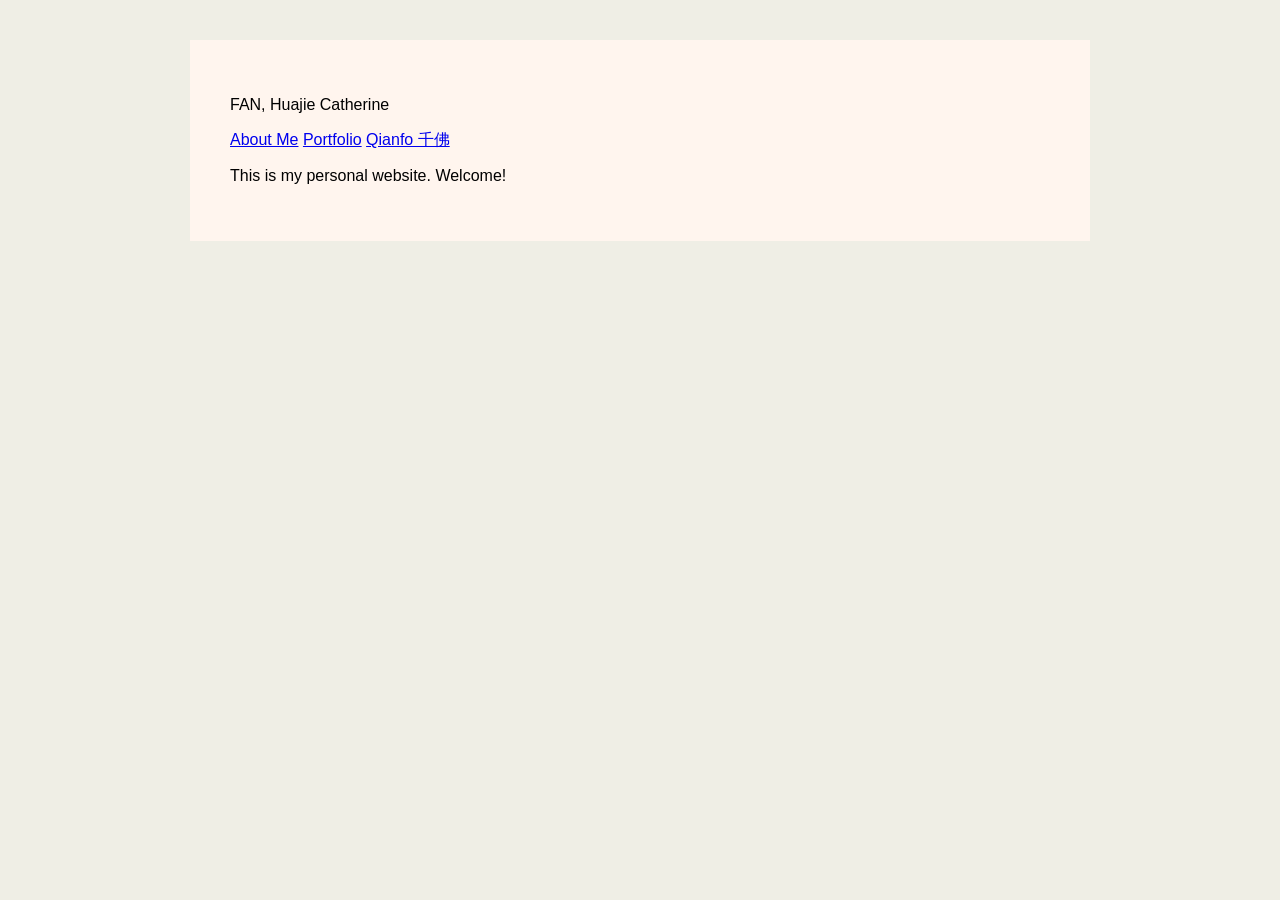
==== index.html @ cc390523 "change background color to beige." ====
<!DOCTYPE html>
<html lang="en">
<head>
    <meta charset="UTF-8">
    <meta name="viewport" content="width=device-width, initial-scale=1.0">
    <title>FHJ</title>
    <link rel="stylesheet" href="style.css">
</head>
<body>
    <header>
        <p>FAN, Huajie Catherine</p>
        <nav>
            <a href="about.html">About Me</a>
            <a href="portfolio.html">Portfolio</a>
            <a href="Qianfo.html">Qianfo 千佛</a>
        </nav>
    </header>
    <main>
        <p>This is my personal website. Welcome! </p>
    </main>
</body>
</html>
---- style.css ----
* {
    box-sizing: border-box;
    font-family: "Helvetica Neue", Helvetica, Arial, sans-serif;
}

html {
    background-color:#EFEEE5;
}

body {
    max-width: 900px;
    margin: 40px auto;
    background-color:seashell;
    padding: 40px;
}
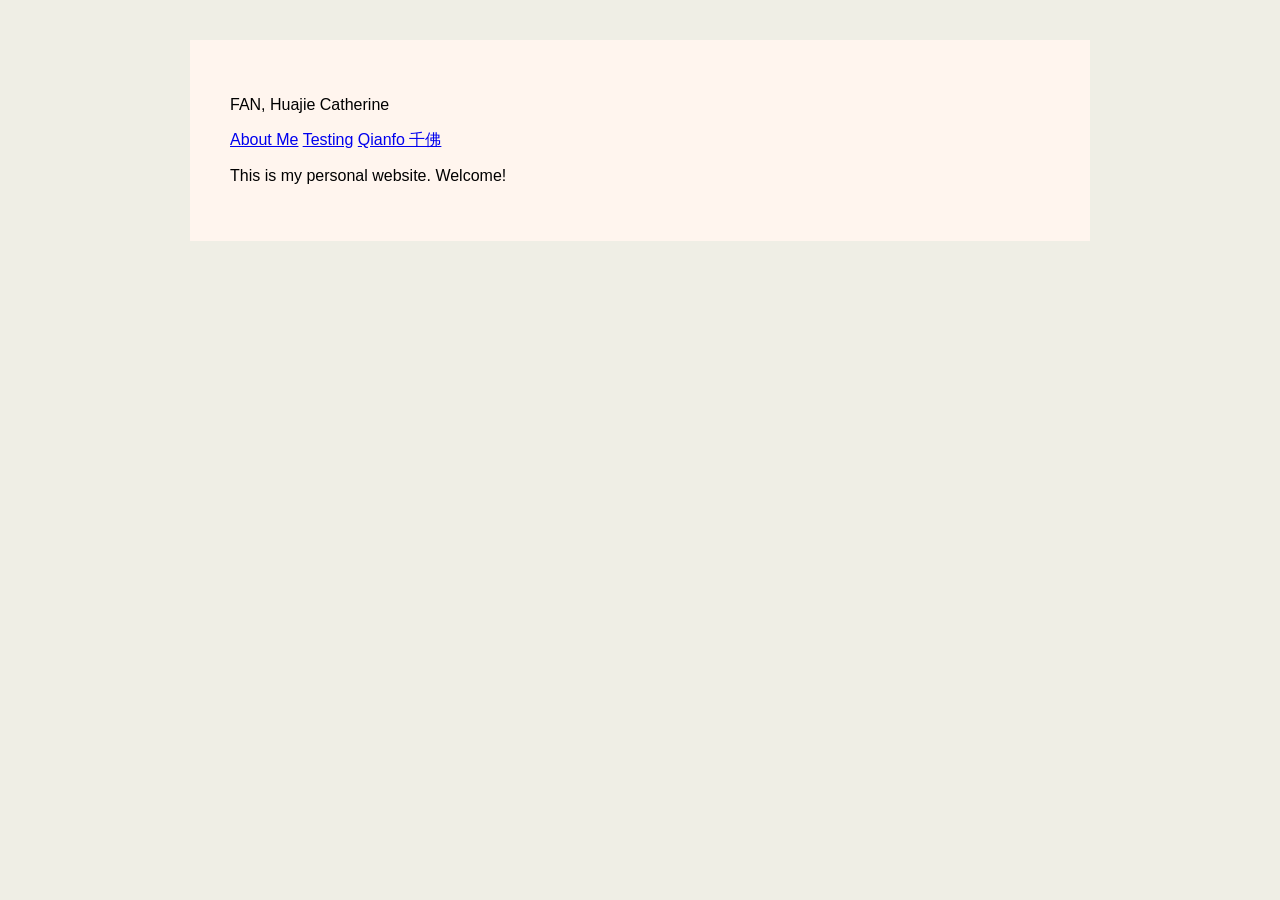
==== commit 8cc62d45: "change margin bottom" ====
--- a/index.html
+++ b/index.html
@@ -10,8 +10,8 @@
     <header>
         <p>FAN, Huajie Catherine</p>
         <nav>
-            <a href="about.html">About Me</a>
-            <a href="portfolio.html">Portfolio</a>
+            <a href="About Me.html">About Me</a>
+            <a href="Testing page.html">Testing</a>
             <a href="Qianfo.html">Qianfo 千佛</a>
         </nav>
     </header>
--- a/style.css
+++ b/style.css
@@ -12,4 +12,9 @@
     margin: 40px auto;
     background-color:seashell;
     padding: 40px;
+}
+
+div {
+    width: 100%;
+    margin-bottom: 10em;
 }
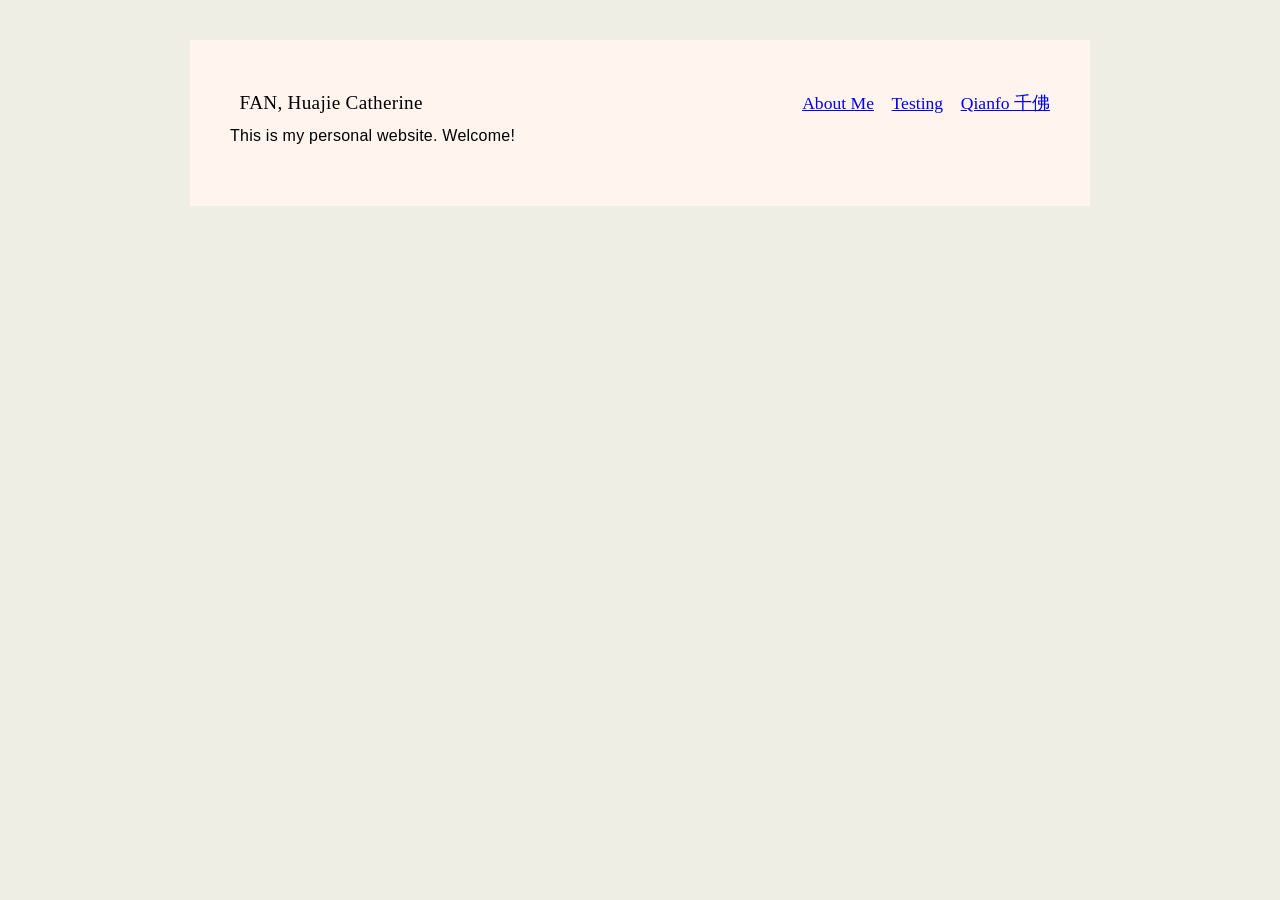
==== commit 8f27e2b8: "add About Me links and change font and spacing designs" ====
--- a/index.html
+++ b/index.html
@@ -10,9 +10,9 @@
     <header>
         <p>FAN, Huajie Catherine</p>
         <nav>
-            <a href="About Me.html">About Me</a>
+            <a href="About.html">About Me</a>
             <a href="Testing page.html">Testing</a>
-            <a href="Qianfo.html">Qianfo 千佛</a>
+            <a href="Qianfo.html">Qianfo <span lang="zh">千佛</span></a>
         </nav>
     </header>
     <main>
--- a/style.css
+++ b/style.css
@@ -1,6 +1,5 @@
 * {
     box-sizing: border-box;
-    font-family: "Helvetica Neue", Helvetica, Arial, sans-serif;
 }
 
 html {
@@ -12,9 +11,131 @@
     margin: 40px auto;
     background-color:seashell;
     padding: 40px;
+    font-family: "Inter", sans-serif;
+    font-weight: 500;
+}
+
+:lang(zh) {
+    font-family: "Songti SC", "SimSun", serif;
+}
+
+/* FAN, Huajie Catherine Name */
+header > p {
+    font-family: "Gowun Batang", serif;
+    font-size: 1.2rem;
+    margin:0.5em;
+}
+
+/* Tab section */
+header nav {
+    display: flex;
+    gap: 1.1rem;
+    align-items: flex-start;
+}
+header nav a {
+    display: block;
+    font-family: "Gowun Batang", serif;
+    font-size: 1.1rem;
+    line-height: 2;
+    margin:0;
+    padding:0;
+}
+
+
+
+header nav a span[lang="zh"] {
+    font-family: "SimSun", serif;
+    font-size: 1em;
+    line-height: 1;
+    vertical-align: baseline;
+}
+.qianfo-nav {
+    position: relative;
+    top: -3.5px;
+}
+
+header {
+    display: flex;
+    justify-content: space-between;
+    align-items: baseline;
+}
+
+/* =========================
+   HEADINGS
+   ========================= */
+h1,
+h2,
+h3,
+h4,
+h5,
+h6 {
+    font-family: "Gowun Batang", serif;
+    line-height: 1.2;
+    letter-spacing: 0.01em;
+}
+/* Heading scale */
+h1 {
+    font-size: 2.5rem;
+}
+h2 {
+    font-size: 2rem;
+}
+h3 {
+    font-size: 1.5rem;
+}
+h4 {
+    font-size: 1.3rem;
+}
+h5 {
+    font-size: 1.1rem;
+}
+h6 {
+    font-size: 1rem;
+}
+
+/* =========================
+   PARAGRAPHS
+   ========================= */
+
+p {
+    font-family: "Inter", sans-serif;
+    font-weight: 500;
+
+    font-size: 1rem;
+    line-height: 1.35;
+    letter-spacing: 0.015em;
+
+    margin-top: 0;
+    margin-bottom: 1.2em;
+}
+/* Links inside paragraphs */
+p a {
+    font-family: "Inter", sans-serif;
+    font-weight: 500;
+}
+/* Italic text inside paragraphs */
+p i,
+p em,
+p .term {
+    font-family: "Inter", sans-serif;
+    font-weight: 500;
+    font-style: italic;
 }
 
 div {
     width: 100%;
-    margin-bottom: 10em;
+    margin-bottom: 1em;
+}
+
+@media (max-width: 700px) {
+    header {
+        flex-direction: column;
+        align-items: flex-start;
+        gap: 1rem;
+    }
+
+    header nav {
+        flex-wrap: wrap;
+        gap: 0.8rem 1.2rem;
+    }
 }
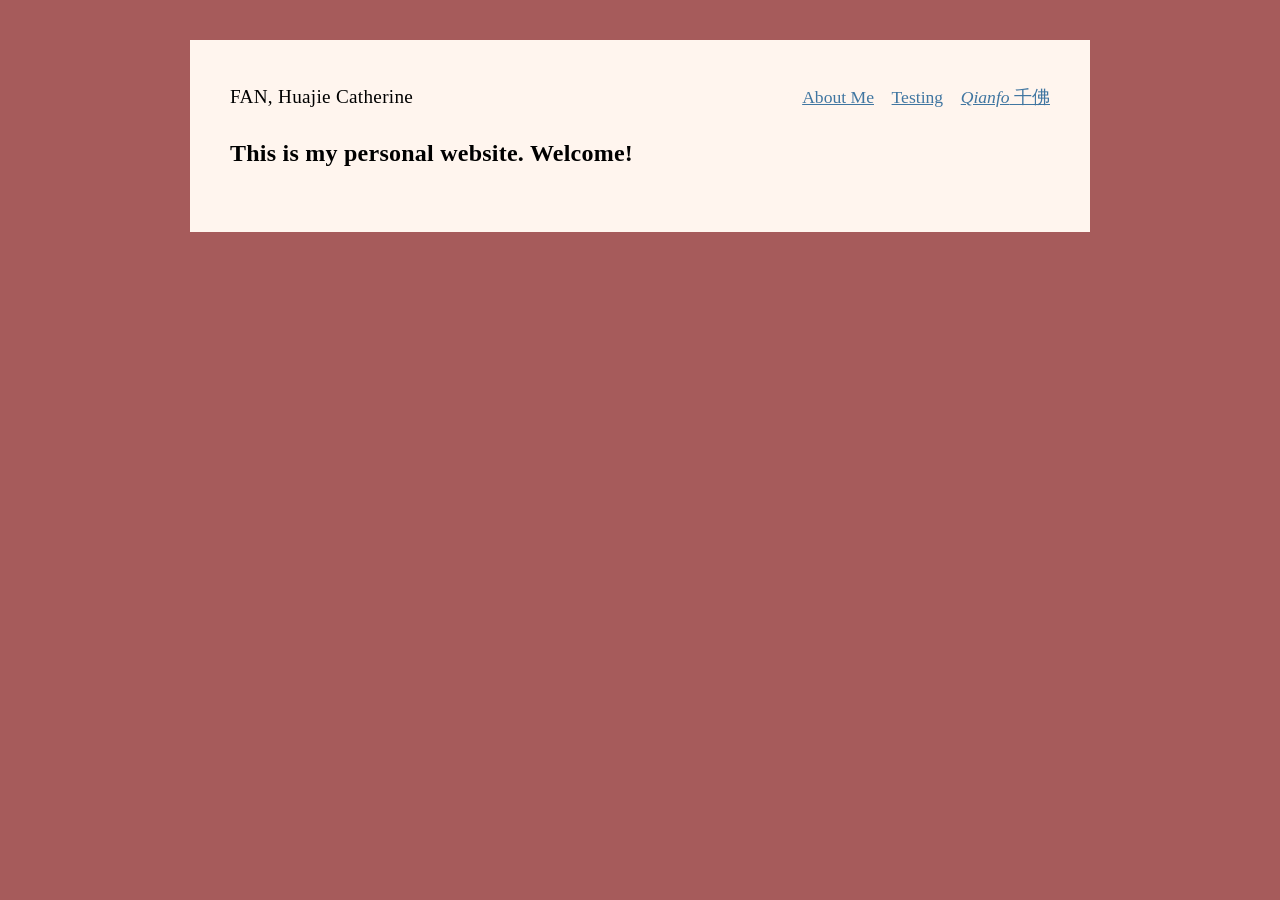
==== commit 11d3317c: "correct margin errors, change background and hyperlink colors" ====
--- a/index.html
+++ b/index.html
@@ -12,11 +12,11 @@
         <nav>
             <a href="About.html">About Me</a>
             <a href="Testing page.html">Testing</a>
-            <a href="Qianfo.html">Qianfo <span lang="zh">千佛</span></a>
+            <a href="Qianfo.html"><i>Qianfo</i> <span lang="zh">千佛</span></a>
         </nav>
     </header>
     <main>
-        <p>This is my personal website. Welcome! </p>
+        <h3>This is my personal website. Welcome! </h3>
     </main>
 </body>
 </html>
--- a/style.css
+++ b/style.css
@@ -3,7 +3,7 @@
 }
 
 html {
-    background-color:#EFEEE5;
+    background-color:#A65B5B;
 }
 
 body {
@@ -15,6 +15,13 @@
     font-weight: 500;
 }
 
+header,
+main {
+    width: 100%;
+    margin: 0;
+    padding: 0;
+}
+
 :lang(zh) {
     font-family: "Songti SC", "SimSun", serif;
 }
@@ -23,7 +30,7 @@
 header > p {
     font-family: "Gowun Batang", serif;
     font-size: 1.2rem;
-    margin:0.5em;
+    margin:0;
 }
 
 /* Tab section */
@@ -39,6 +46,7 @@
     line-height: 2;
     margin:0;
     padding:0;
+    color: #4076a1;
 }
 
 
@@ -112,6 +120,7 @@
 p a {
     font-family: "Inter", sans-serif;
     font-weight: 500;
+    color: #4076a1;
 }
 /* Italic text inside paragraphs */
 p i,
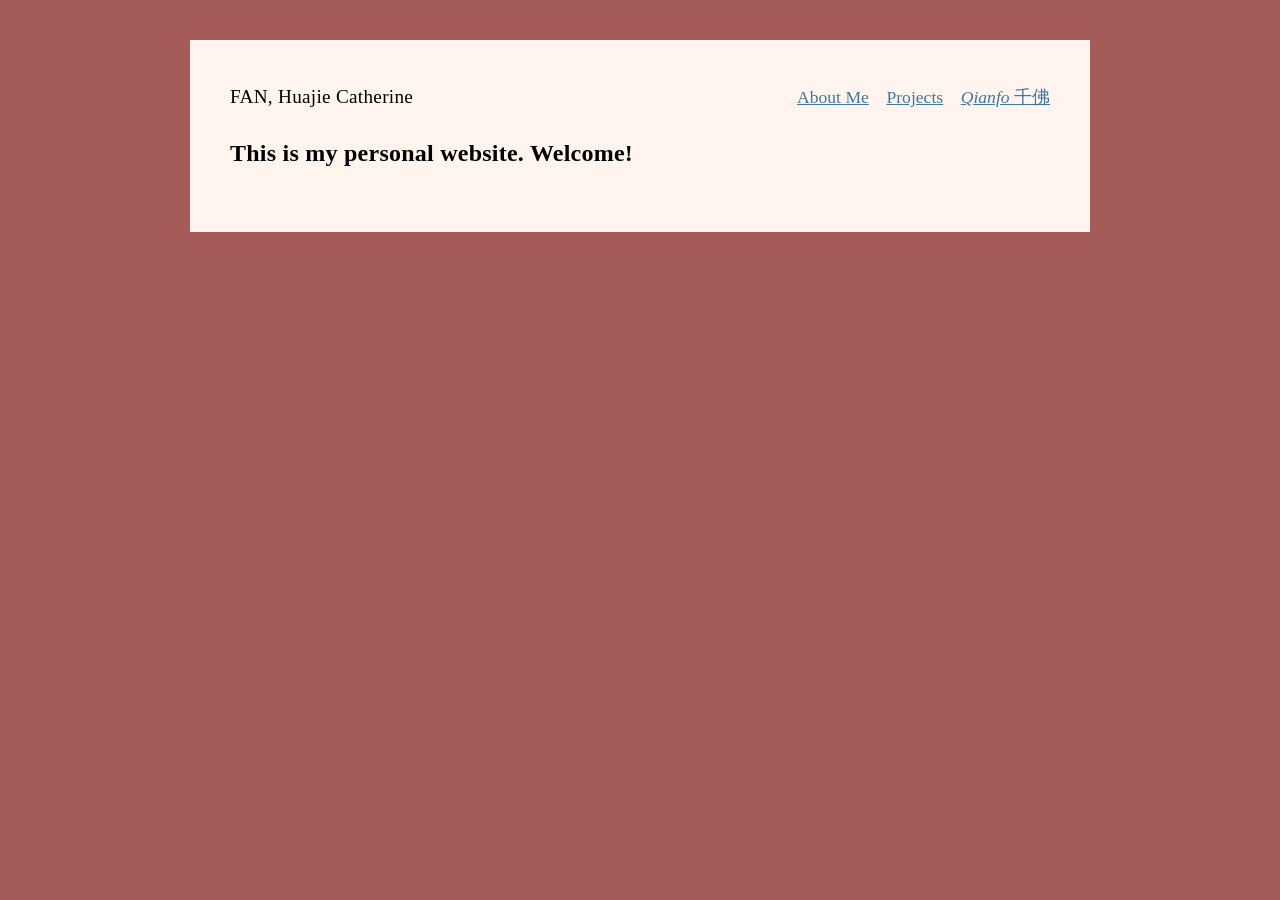
==== commit 26ab6b42: "add Project section and edit style.css" ====
--- a/index.html
+++ b/index.html
@@ -11,7 +11,7 @@
         <p>FAN, Huajie Catherine</p>
         <nav>
             <a href="About.html">About Me</a>
-            <a href="Testing page.html">Testing</a>
+            <a href="Projects.html">Projects</a>
             <a href="Qianfo.html"><i>Qianfo</i> <span lang="zh">千佛</span></a>
         </nav>
     </header>
--- a/style.css
+++ b/style.css
@@ -83,10 +83,10 @@
 }
 /* Heading scale */
 h1 {
-    font-size: 2.5rem;
+    font-size: 2.3rem;
 }
 h2 {
-    font-size: 2rem;
+    font-size: 1.9rem;
 }
 h3 {
     font-size: 1.5rem;
@@ -131,6 +131,13 @@
     font-style: italic;
 }
 
+img {
+    max-width: 100%;
+    height: auto;
+}
+
+
+
 div {
     width: 100%;
     margin-bottom: 1em;
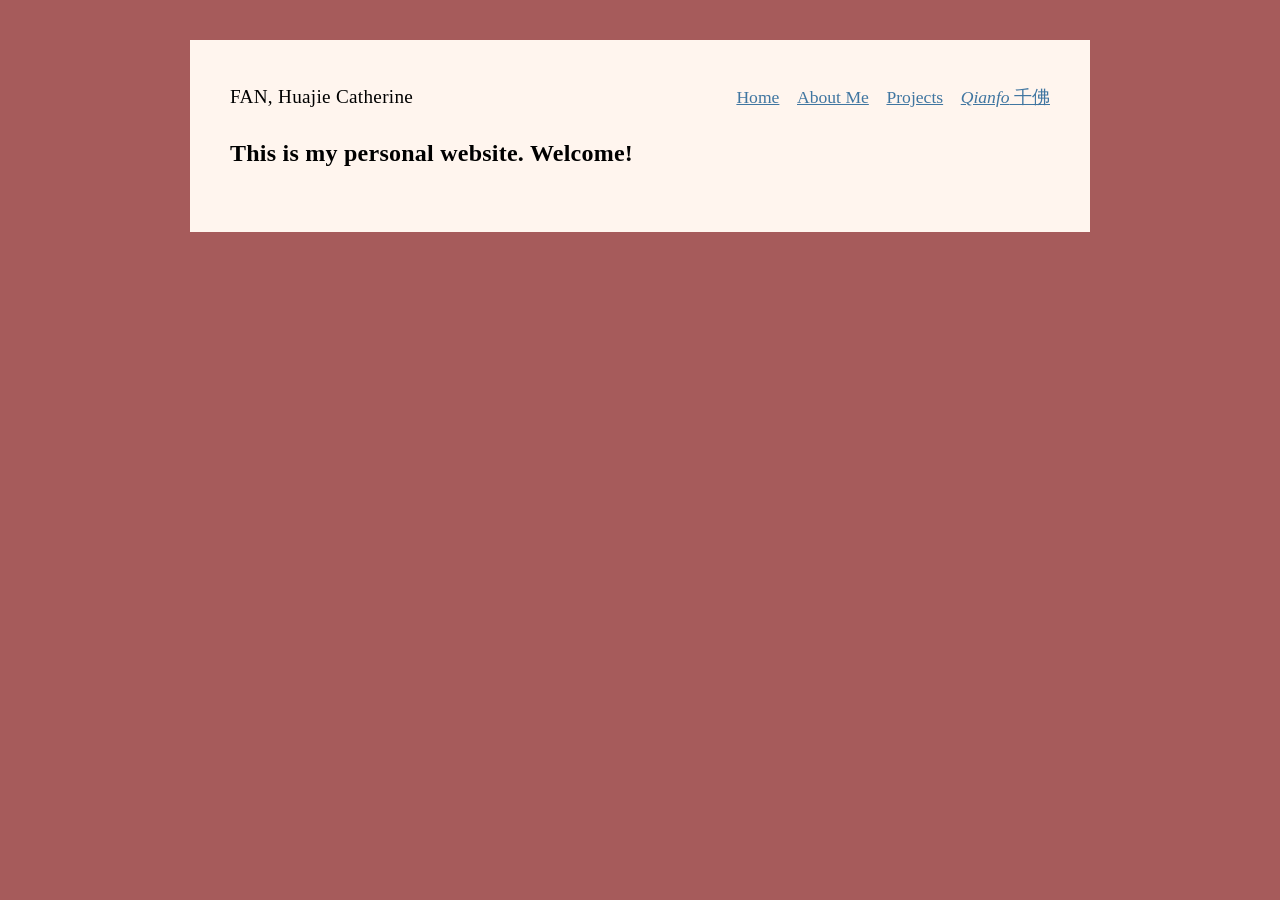
==== commit 5461e992: "add home page portal" ====
--- a/index.html
+++ b/index.html
@@ -10,6 +10,7 @@
     <header>
         <p>FAN, Huajie Catherine</p>
         <nav>
+            <a href="index.html">Home</a>
             <a href="About.html">About Me</a>
             <a href="Projects.html">Projects</a>
             <a href="Qianfo.html"><i>Qianfo</i> <span lang="zh">千佛</span></a>
--- a/style.css
+++ b/style.css
@@ -133,9 +133,9 @@
 
 img {
     max-width: 100%;
+    width: auto;
     height: auto;
 }
-
 
 
 div {
@@ -143,15 +143,94 @@
     margin-bottom: 1em;
 }
 
-@media (max-width: 700px) {
-    header {
-        flex-direction: column;
-        align-items: flex-start;
-        gap: 1rem;
-    }
-
-    header nav {
-        flex-wrap: wrap;
-        gap: 0.8rem 1.2rem;
-    }
+
+/* ========================================
+   GLIGHTBOX — DESKTOP 70 / 30 LAYOUT
+   ======================================== */
+
+@media (min-width: 769px) {
+
+    /* Center the whole image + caption composition */
+    .gslide-inner-content {
+        width: min(92vw, 1400px) !important;
+        margin: 0 auto !important;
+    }
+
+    .ginner-container {
+        display: flex !important;
+        flex-direction: row !important;
+        align-items: stretch !important;
+        justify-content: center !important;
+
+        width: 100% !important;
+    }
+
+
+
+    .gslide-media {
+        flex: 0 0 70% !important;
+        width: 70% !important;
+
+        display: flex !important;
+        align-items: center !important;
+        justify-content: center !important;
+
+        background: #111111;
+    }
+
+    .gslide-media img {
+        display: block;
+
+        width: auto !important;
+        height: auto !important;
+
+        max-width: 100% !important;
+        max-height: 88vh !important;
+
+        object-fit: contain;
+        margin: auto !important;
+    }
+
+
+    /* CAPTION — 30%*/
+
+    .gslide-description.description-right {
+        flex: 0 0 30% !important;
+        width: 30% !important;
+        max-width: none !important;
+
+        display: flex !important;
+        align-items: center !important;
+
+        background: rgba(32, 32, 32, 0.94) !important;
+        color: #d8d8d8 !important;
+    }
+
+    .gslide-description.description-right .gdesc-inner {
+        width: 100%;
+        padding: 2.5rem;
+    }
+
+
+    /* Caption title */
+    .gslide-description.description-right .gslide-title {
+        font-family: "Gowun Batang", serif;
+        font-size: 1.1rem;
+        font-weight: 400;
+        line-height: 1.2;
+        letter-spacing: 0.01em;
+        color: #ffffff !important;
+        margin: 0 0 1.5rem 0;
+    }
+
+    /* Caption description */
+    .gslide-description.description-right .gslide-desc {
+        font-family: "Inter", sans-serif;
+        font-size: 0.9rem;
+        font-weight: 500;
+        line-height: 1.45;
+        letter-spacing: 0.01em;
+        color: #cccccc !important;
+    }
+
 }
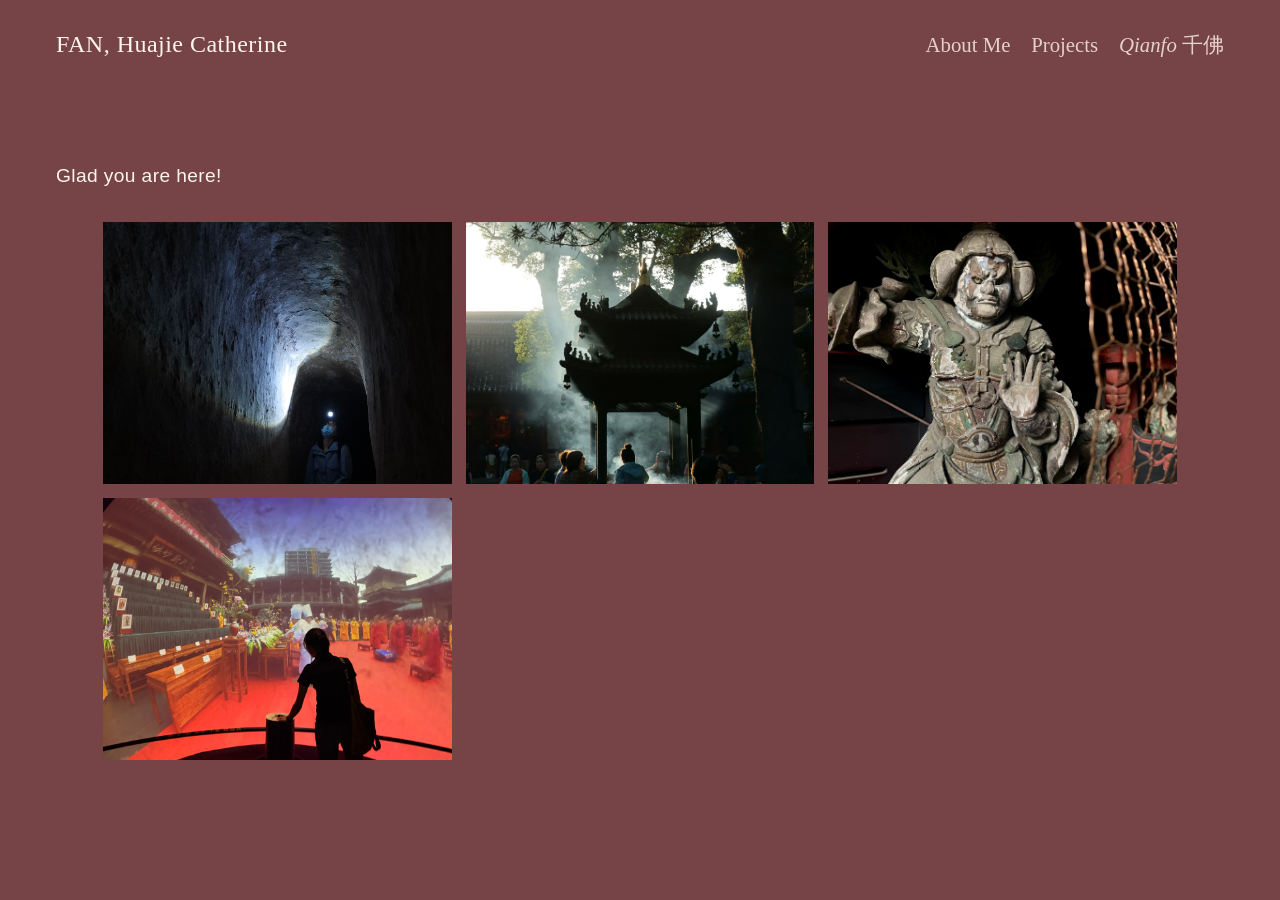
==== commit d5f18388: "edit index page and change the overall style of the website" ====
--- a/index.html
+++ b/index.html
@@ -8,16 +8,94 @@
 </head>
 <body>
     <header>
-        <p>FAN, Huajie Catherine</p>
+        <p class="header-design">
+            <a href="index.html">FAN, Huajie Catherine</a>
+        </p>
         <nav>
-            <a href="index.html">Home</a>
             <a href="About.html">About Me</a>
             <a href="Projects.html">Projects</a>
             <a href="Qianfo.html"><i>Qianfo</i> <span lang="zh">千佛</span></a>
         </nav>
     </header>
+    
     <main>
-        <h3>This is my personal website. Welcome! </h3>
+        <section class="index-intro">
+            <p>
+                Glad you are here!
+            </p>
+        </section>
+
+        <section class="index-grids">
+           <a class="index-card index-standard"
+             href="About.html">
+           
+            <img
+                src="images/archivephoto.JPG"
+                alt="Huajie Catherine Fan"
+            >
+
+            <div class="index-overlay">
+                <h2>About Me</h2>
+            </div>
+           </a>
+           
+            <a class="index-card index-standard"
+             href="Projects.html">
+
+            <img
+                src="images/普陀山早课.JPG"
+                alt="Morning at Putuo Mountain"
+            >
+
+            <div class="index-overlay">
+                <h2>Putuo Mountain 普陀山</h2>
+                <p>Buddhist Monastery | Zhejiang, China</p>
+            </div>
+            </a>
+
+            <a class="index-card index-standard"
+             href="Projects.html">
+
+            <img
+                src="images/妙心寺轉輪藏.jpeg"
+                alt="Myōshin-ji Temple at Kyoto, Japan"
+            >
+
+            <div class="index-overlay">
+                <h2>Myōshin-ji Temple 妙心寺</h2>
+                <p>Buddhist Temple | Kyoto, Japan</p>
+            </div>
+            </a>
+
+            <a class="index-card index-standard"
+             href="Projects.html">
+
+            <img
+                src="images/佛光山2026.JPG"
+                alt="FoGuangShan Monastery at Kaohsiung, Taiwan"
+            >
+
+            <div class="index-overlay">
+                <h2>FoGuangShan Monastery 佛光山</h2>
+                <p>Buddhist Monastery | Kaohsiung, Taiwan</p>
+            </div>
+            </a>
+
+            
+        </section>
+
+
+
+    </main>
+</body>
+            </div>
+            </a>
+
+            
+        </section>
+
+
+
     </main>
 </body>
 </html>
--- a/style.css
+++ b/style.css
@@ -1,76 +1,119 @@
 * {
     box-sizing: border-box;
+    background-color:#764346;
+    color: seashell;
 }
 
 html {
-    background-color:#A65B5B;
-}
-
-body {
-    max-width: 900px;
-    margin: 40px auto;
-    background-color:seashell;
-    padding: 40px;
-    font-family: "Inter", sans-serif;
-    font-weight: 500;
-}
-
-header,
-main {
-    width: 100%;
-    margin: 0;
-    padding: 0;
+    background-color:#764346;
 }
 
 :lang(zh) {
     font-family: "Songti SC", "SimSun", serif;
 }
 
-/* FAN, Huajie Catherine Name */
-header > p {
+/* Header Section */
+header {
+    width:100%;
+    max-width: 1200px;
+    margin: 0 auto 4rem auto;
+    display: flex;
+    justify-content: space-between;
+    align-items: baseline;
+    padding: 1rem;
+}
+
+header p.header-design {
     font-family: "Gowun Batang", serif;
-    font-size: 1.2rem;
+    font-size: 1.5rem;
     margin:0;
 }
 
-/* Tab section */
+.header-design a{
+    padding: 8px 0;
+    font: inherit;
+    color: inherit;
+    text-decoration:none;
+}
+
+.header-design a:visited {
+    font: inherit;
+    color:inherit;
+    text-decoration: none;
+}
+.header-design a:hover,
+.header-design a:focus,
+.header-design a:active {
+    font: inherit;
+    color: inherit;
+    font-size: 1.55rem;
+    text-decoration: none;
+}
+
 header nav {
     display: flex;
-    gap: 1.1rem;
+    gap: 1.3rem;
     align-items: flex-start;
 }
-header nav a {
+
+header nav a,
+header nav a:visited {
     display: block;
     font-family: "Gowun Batang", serif;
-    font-size: 1.1rem;
+    font-size: 1.3rem;
     line-height: 2;
     margin:0;
     padding:0;
-    color: #4076a1;
-}
-
-
+    opacity: 0.8;
+    text-decoration: none;
+}
 
 header nav a span[lang="zh"] {
     font-family: "SimSun", serif;
     font-size: 1em;
     line-height: 1;
     vertical-align: baseline;
-}
-.qianfo-nav {
-    position: relative;
-    top: -3.5px;
-}
-
-header {
-    display: flex;
-    justify-content: space-between;
-    align-items: baseline;
-}
-
-/* =========================
-   HEADINGS
-   ========================= */
+    text-decoration: none;
+}
+
+header nav a:hover,
+header nav a:focus,
+header nav a:active {
+    opacity: 1 !important;
+    text-decoration: underline;
+}
+
+header nav a.active {
+    opacity: 1 !important;
+}
+
+
+/* Main section */
+main {
+    width: 100%;
+    padding: 1rem;
+    max-width: 1200px;
+    margin: auto auto auto;
+}
+
+:root {
+    --wide-width: 100%;
+    --wide-max: 1200px;
+    --text-width: 50%;
+    --text-max: 650px;
+}
+
+.text-content {
+    width: var(--text-width);
+    max-width: var(--text-max);
+
+    margin-left: auto;
+    margin-right: auto;
+
+    text-align: left;
+}
+
+/* HEADINGS */
 h1,
 h2,
 h3,
@@ -101,33 +144,30 @@
     font-size: 1rem;
 }
 
-/* =========================
-   PARAGRAPHS
-   ========================= */
+/* PARAGRAPHS */
 
 p {
     font-family: "Inter", sans-serif;
-    font-weight: 500;
-
-    font-size: 1rem;
-    line-height: 1.35;
-    letter-spacing: 0.015em;
-
+    font-weight: 400;
+    font-size: 1.2rem;
+    line-height: 1.5;
+    letter-spacing: 0.02em;
+    text-align:justify;
     margin-top: 0;
     margin-bottom: 1.2em;
 }
 /* Links inside paragraphs */
 p a {
     font-family: "Inter", sans-serif;
-    font-weight: 500;
-    color: #4076a1;
+    font-weight: 400;
+    color: #e7daf6;
 }
 /* Italic text inside paragraphs */
 p i,
 p em,
 p .term {
     font-family: "Inter", sans-serif;
-    font-weight: 500;
+    font-weight: 400;
     font-style: italic;
 }
 
@@ -138,10 +178,140 @@
 }
 
 
-div {
+/* INDEX PAGE PHOTO GRID */
+
+.index-grids {
+    width: 92%;
+    max-width: 1200px;
+    margin: 2rem auto 0;
+    display: grid;
+    grid-template-columns: repeat(3, 1fr);
+    gap: 14px;
+    overflow: hidden;
+}
+
+
+/* Individual photo */
+
+.index-card {
+    position: relative;
+    display: block;
     width: 100%;
-    margin-bottom: 1em;
-}
+    aspect-ratio: 4 / 3;
+    color: white;
+    text-decoration: none;
+}
+
+
+/* Photos */
+
+.index-card img {
+    width: 100%;
+    height: 100%;
+    display: block;
+    object-fit: cover;
+    transition: transform 0.35s ease;
+}
+
+
+/* =========================================
+   TITLE OVERLAY
+   ========================================= */
+
+.index-overlay {
+    position: absolute;
+    inset: 0;
+
+    display: flex;
+    flex-direction: column;
+    justify-content: flex-end;
+
+    padding: 1.2rem;
+
+    background:
+        linear-gradient(
+            to top,
+            rgba(0, 0, 0, 0.7),
+            rgba(0, 0, 0, 0) 65%
+        );
+
+    opacity: 0;
+
+    transition: opacity 0.3s ease;
+}
+
+
+.index-overlay h2 {
+    font-family: "Gowun Batang", serif;
+
+    font-size: 1.4rem;
+    font-weight: 400;
+    line-height: 1.15;
+
+    color: white;
+    background: rgba(0, 0, 0, 0.5);
+    margin: 0;
+}
+
+
+.index-overlay p {
+    font-family: "Inter", sans-serif;
+
+    font-size: 0.8rem;
+    font-weight: 400;
+
+    color: rgba(255, 255, 255, 0.85);
+    background: rgba(0, 0, 0, 0.5);
+    margin: 0.4rem 0 0;
+}
+
+
+/* =========================================
+   HOVER
+   ========================================= */
+
+.index-card:hover .index-overlay {
+    opacity: 1;
+}
+
+.index-card:hover img {
+    transform: scale(1.02);
+}
+
+
+/* Projects */
+
+.project + .project {
+    margin-top: 3em; /* Add top margin to all of the project divs except the first one. */
+}
+
+.project-header {
+    display: grid;
+    grid-template-columns: 1fr 1fr 1fr 0.8fr 0.7fr 1.5fr; /* Establishes a grid pattern) */
+    gap: 1em; /* Sets a 1em gap between the columns. */
+    border-top: 1px solid rgba(0,0,0,0.25);
+    font-size: 0.825em;
+    grid-template-rows: repeat(auto-fill, minmax(50px, auto)); /* Sets a minimum height of 50px for the grid cells.*/
+}
+
+.project-header h2 {
+    grid-column: span 4; /* Sets the project title to span four of the six available columns in the layout. */
+    margin:0; /* Unsets the default margin for title.*/
+    font-size: 1.4em; /* Ensures the heading is the same font size as other elements in teh header.*/
+    font-weight: 800;
+    font-family: unset; /* Ensures the heading is the same font family as other elements in the header.*/
+    line-height: 1.5;
+    padding: 0.5em;
+}
+
+.project-header p {
+    margin: 0;
+    font-size: 1.2em;
+    padding: 0.5em;
+    line-height: 1.2;
+    border-left: 1px solid rgba(0,0,0,0.25);
+}
+
 
 
 /* ========================================
@@ -161,47 +331,35 @@
         flex-direction: row !important;
         align-items: stretch !important;
         justify-content: center !important;
-
         width: 100% !important;
     }
-
-
 
     .gslide-media {
         flex: 0 0 70% !important;
         width: 70% !important;
-
         display: flex !important;
         align-items: center !important;
         justify-content: center !important;
-
         background: #111111;
     }
 
     .gslide-media img {
         display: block;
-
         width: auto !important;
         height: auto !important;
-
         max-width: 100% !important;
         max-height: 88vh !important;
-
         object-fit: contain;
         margin: auto !important;
     }
 
-
     /* CAPTION — 30%*/
-
     .gslide-description.description-right {
         flex: 0 0 30% !important;
         width: 30% !important;
         max-width: none !important;
-
         display: flex !important;
         align-items: center !important;
-
         background: rgba(32, 32, 32, 0.94) !important;
         color: #d8d8d8 !important;
     }
@@ -210,7 +368,6 @@
         width: 100%;
         padding: 2.5rem;
     }
-
 
     /* Caption title */
     .gslide-description.description-right .gslide-title {
@@ -232,5 +389,4 @@
         letter-spacing: 0.01em;
         color: #cccccc !important;
     }
-
-}+}
